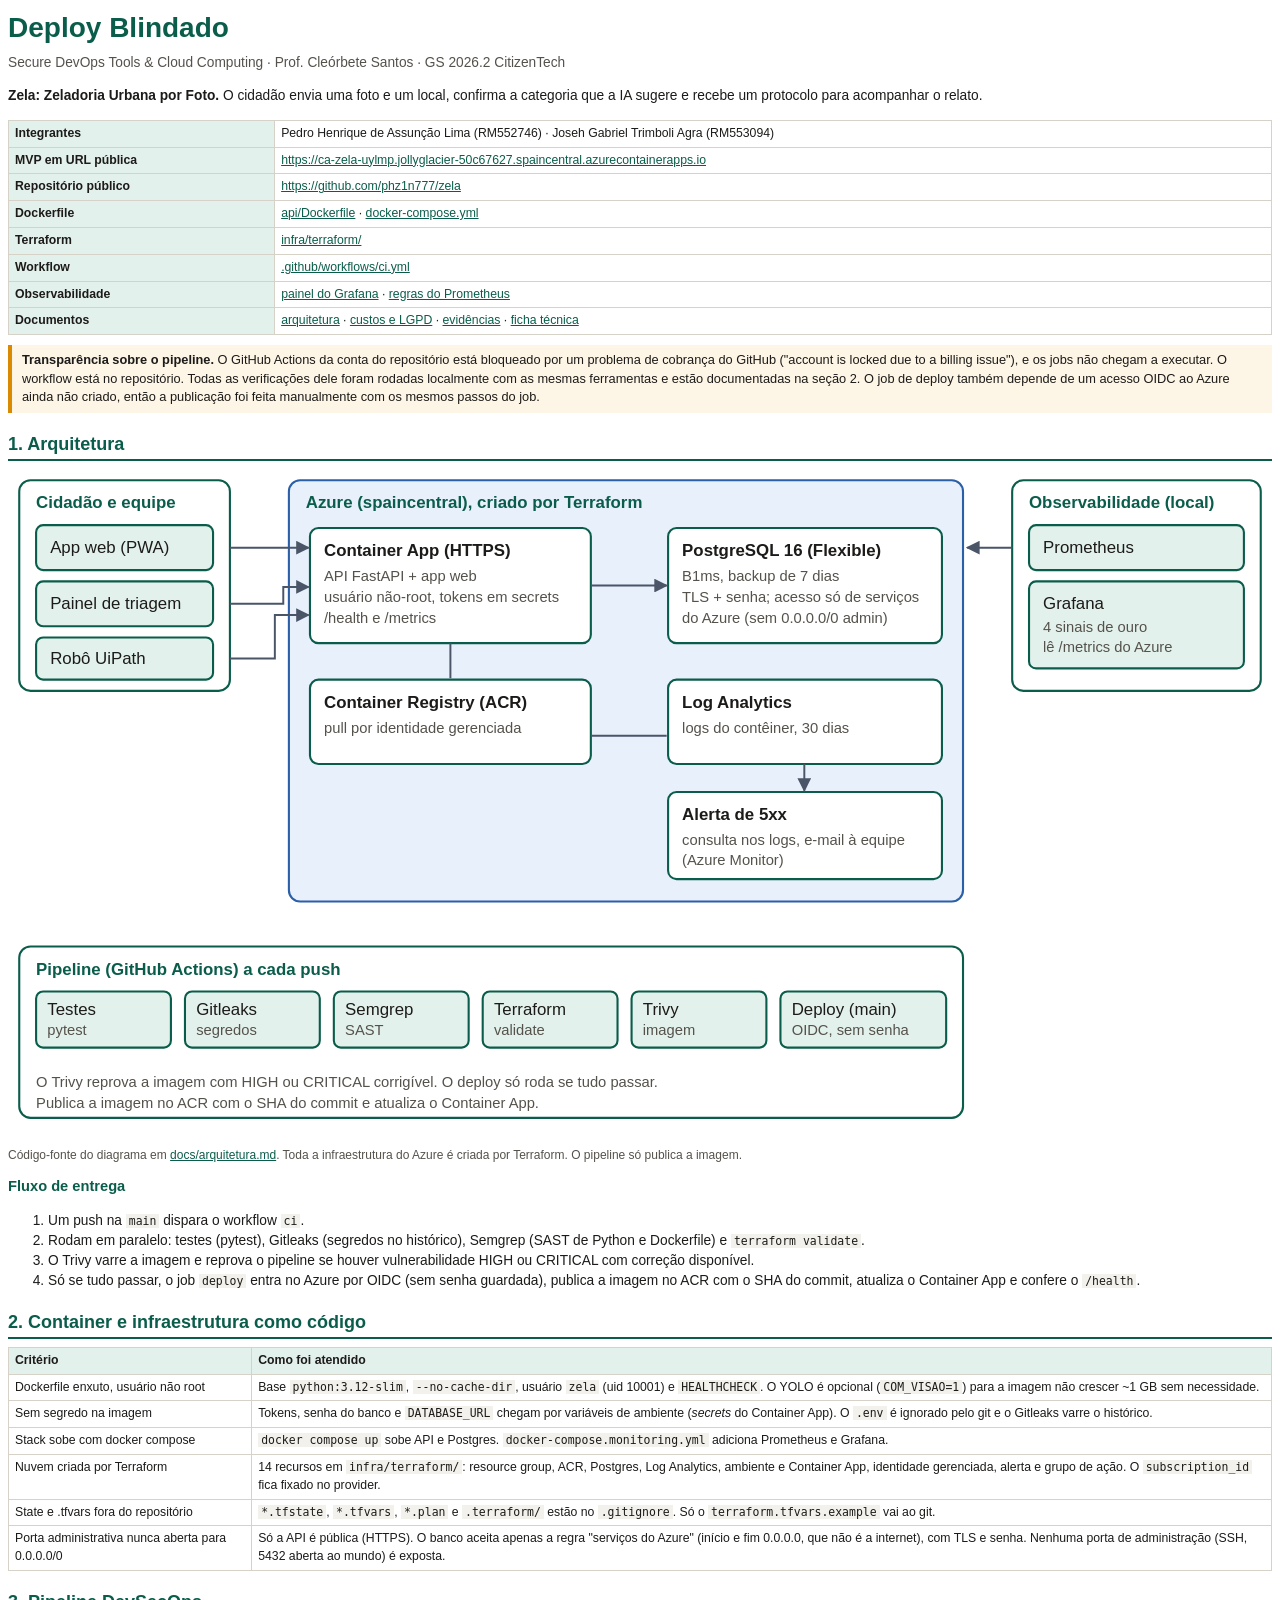
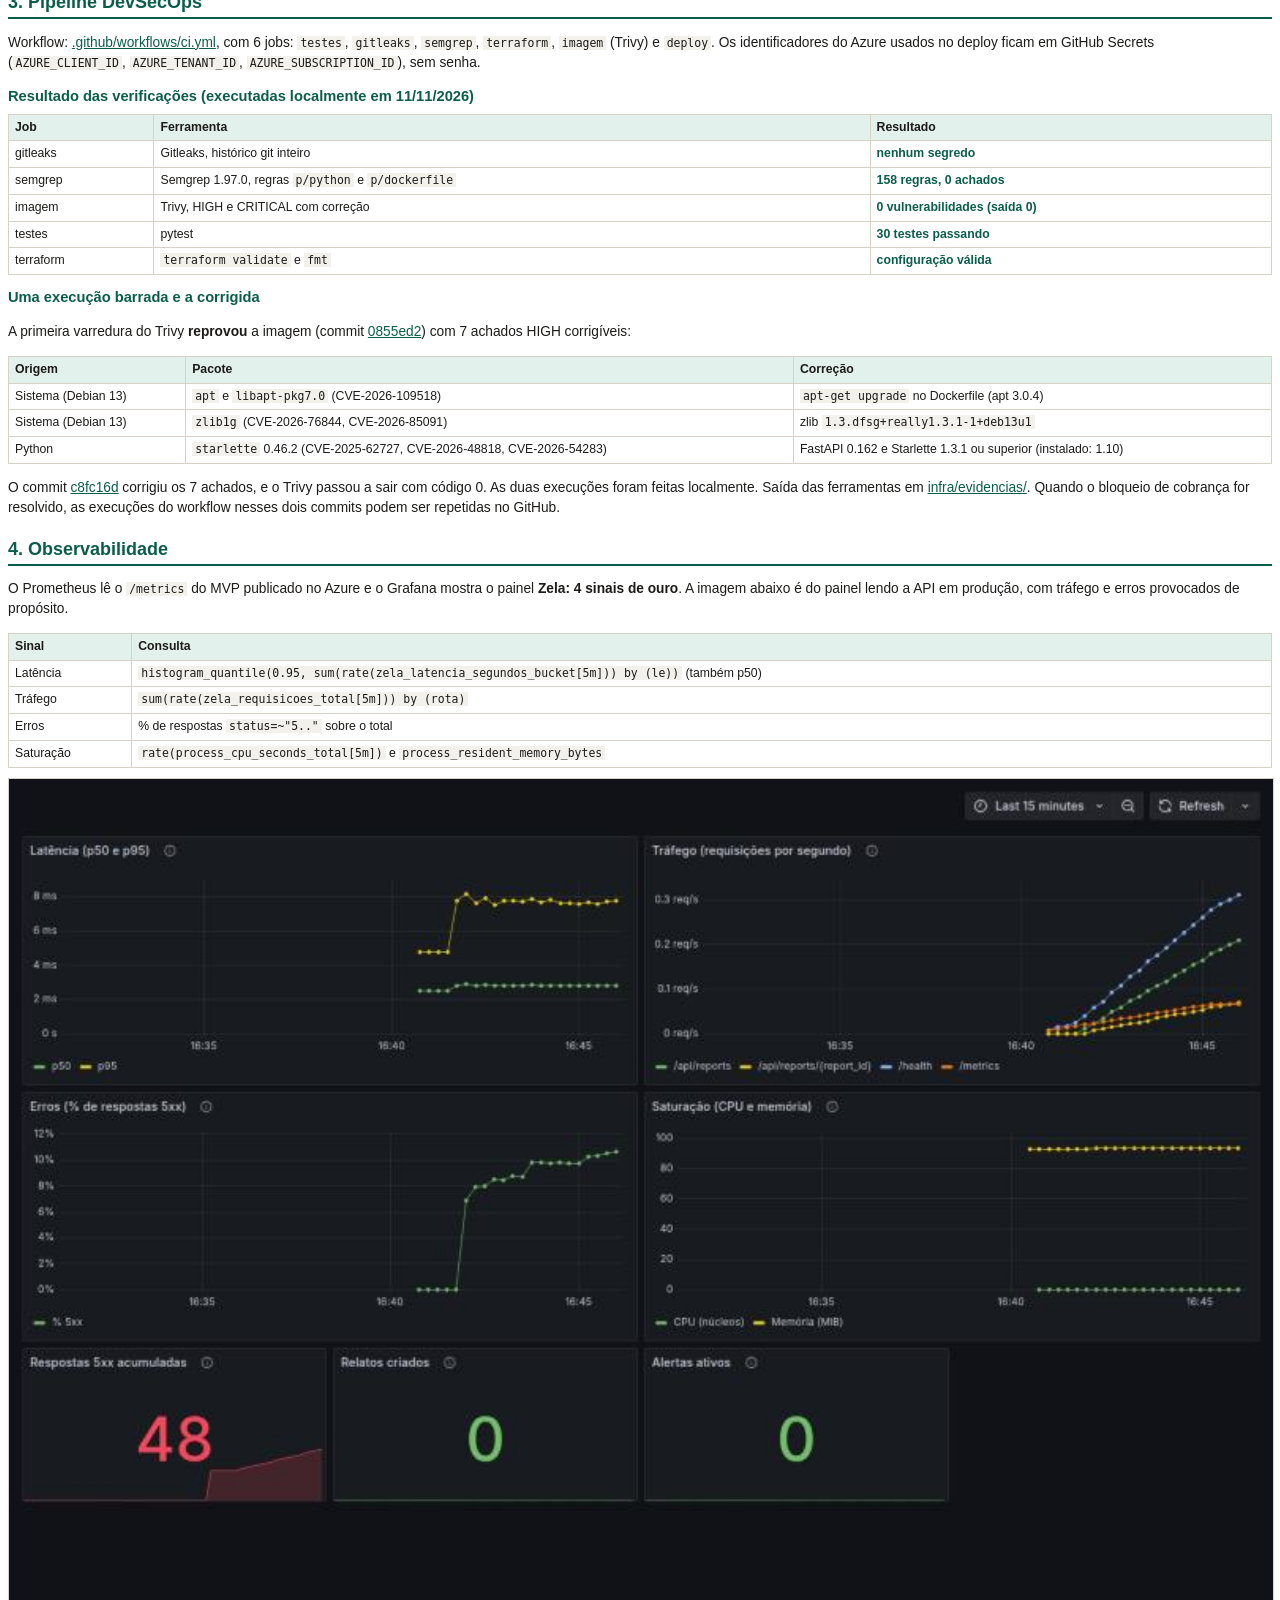
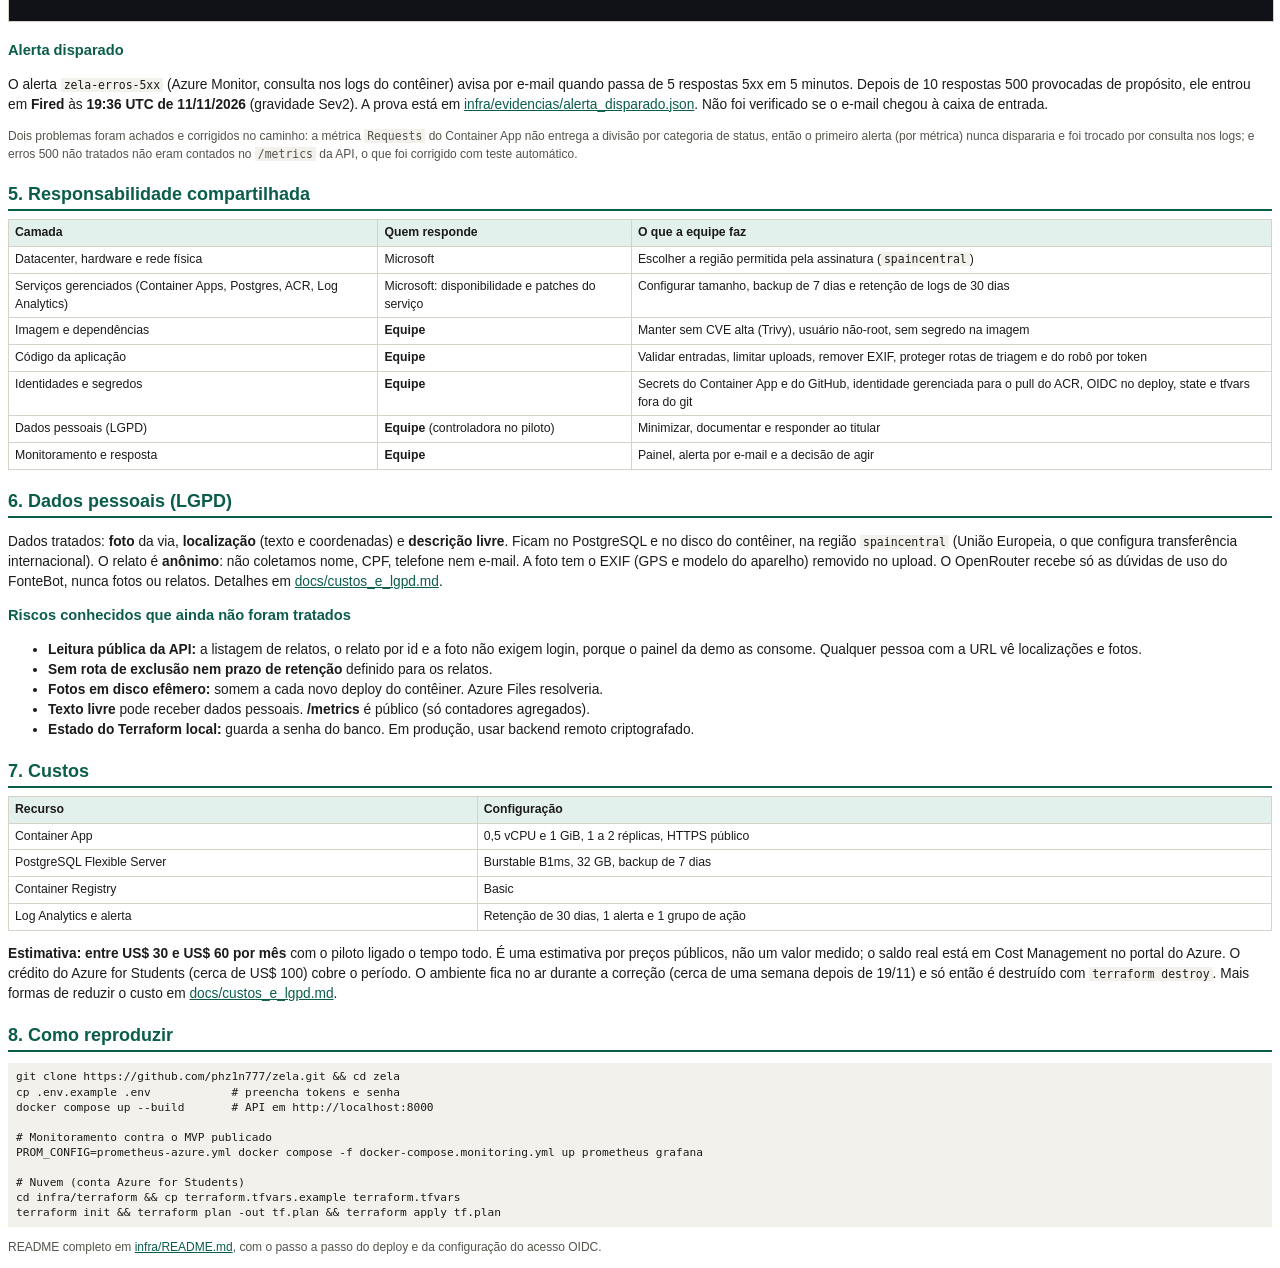
==== docs/entrega_devsecops/Zela_DevSecOps.html @ d6993860 "docs(devsecops): PDF único da entrega e gerador" ====
<!doctype html><html lang="pt-BR"><head><meta charset="utf-8"><title>Zela: Deploy Blindado (Secure DevOps &amp; Cloud Computing)</title>
<style>
@page { size: A4; margin: 14mm; }
body { font: 10.3pt/1.45 "Segoe UI", Roboto, Arial, sans-serif; color: #1c1b19; }
h1 { font-size: 21pt; margin: 0 0 4px; color: #0b5d4b; }
h2 { font-size: 13.5pt; color: #0b5d4b; border-bottom: 2px solid #0b5d4b; padding-bottom: 2px; margin: 18px 0 8px; break-after: avoid; }
h3 { font-size: 11pt; margin: 12px 0 4px; color: #0b5d4b; break-after: avoid; }
.sub { color: #55524c; margin: 0 0 10px; }
a { color: #0b5d4b; }
table { border-collapse: collapse; width: 100%; margin: 6px 0 10px; font-size: 9.2pt; break-inside: avoid; }
th, td { border: 1px solid #d6d2c8; padding: 4px 6px; text-align: left; vertical-align: top; }
th { background: #e3f1ec; }
.ok { color: #0b5d4b; font-weight: 700; } .pend { color: #a1121d; font-weight: 700; }
.nota { font-size: 9pt; color: #55524c; }
.aviso { border-left: 4px solid #d98a00; background: #fdf5e6; padding: 6px 10px; margin: 8px 0; font-size: 9.6pt; }
code { font: 8.6pt Consolas, "DejaVu Sans Mono", monospace; background: #f3f1ec; padding: 0 3px; }
pre { font: 8.4pt/1.35 Consolas, "DejaVu Sans Mono", monospace; background: #f3f1ec; padding: 6px 8px; white-space: pre-wrap; break-inside: avoid; }
img.print { width: 100%; border: 1px solid #d6d2c8; }
.quebra { break-before: page; }
svg { width: 100%; height: auto; }
</style></head><body>

<h1>Deploy Blindado</h1>
<p class="sub">Secure DevOps Tools &amp; Cloud Computing · Prof. Cleórbete Santos · GS 2026.2 CitizenTech</p>
<p><b>Zela: Zeladoria Urbana por Foto.</b> O cidadão envia uma foto e um local, confirma a categoria que a IA sugere e recebe um protocolo para acompanhar o relato.</p>
<table>
<tr><th>Integrantes</th><td>Pedro Henrique de Assunção Lima (RM552746) · Joseh Gabriel Trimboli Agra (RM553094)</td></tr>
<tr><th>MVP em URL pública</th><td><a href="https://ca-zela-uylmp.jollyglacier-50c67627.spaincentral.azurecontainerapps.io">https://ca-zela-uylmp.jollyglacier-50c67627.spaincentral.azurecontainerapps.io</a></td></tr>
<tr><th>Repositório público</th><td><a href="https://github.com/phz1n777/zela">https://github.com/phz1n777/zela</a></td></tr>
<tr><th>Dockerfile</th><td><a href="https://github.com/phz1n777/zela/blob/main/api/Dockerfile">api/Dockerfile</a> · <a href="https://github.com/phz1n777/zela/blob/main/docker-compose.yml">docker-compose.yml</a></td></tr>
<tr><th>Terraform</th><td><a href="https://github.com/phz1n777/zela/blob/main/infra/terraform/main.tf">infra/terraform/</a></td></tr>
<tr><th>Workflow</th><td><a href="https://github.com/phz1n777/zela/blob/main/.github/workflows/ci.yml">.github/workflows/ci.yml</a></td></tr>
<tr><th>Observabilidade</th><td><a href="https://github.com/phz1n777/zela/blob/main/infra/monitoring/grafana/dashboards/zela.json">painel do Grafana</a> · <a href="https://github.com/phz1n777/zela/blob/main/infra/monitoring/alerts.yml">regras do Prometheus</a></td></tr>
<tr><th>Documentos</th><td><a href="https://github.com/phz1n777/zela/blob/main/docs/arquitetura.md">arquitetura</a> · <a href="https://github.com/phz1n777/zela/blob/main/docs/custos_e_lgpd.md">custos e LGPD</a> · <a href="https://github.com/phz1n777/zela/blob/main/infra/evidencias/README.md">evidências</a> · <a href="https://github.com/phz1n777/zela/blob/main/docs/ficha_tecnica.md">ficha técnica</a></td></tr>
</table>

<div class="aviso"><b>Transparência sobre o pipeline.</b> O GitHub Actions da conta do repositório está bloqueado por um problema de cobrança do GitHub ("account is locked due to a billing issue"), e os jobs não chegam a executar. O workflow está no repositório. Todas as verificações dele foram rodadas localmente com as mesmas ferramentas e estão documentadas na seção 2. O job de deploy também depende de um acesso OIDC ao Azure ainda não criado, então a publicação foi feita manualmente com os mesmos passos do job.</div>

<h2>1. Arquitetura</h2>

<svg viewBox="0 0 900 470" xmlns="http://www.w3.org/2000/svg" font-family="Arial, sans-serif" font-size="12">
  <defs><marker id="s" viewBox="0 0 10 10" refX="9" refY="5" markerWidth="7" markerHeight="7" orient="auto-start-reverse">
    <path d="M0 0L10 5L0 10z" fill="#4a5568"/></marker></defs>
  <style>.c{fill:#fff;stroke:#0b5d4b;stroke-width:1.5}.g{fill:#e3f1ec;stroke:#0b5d4b;stroke-width:1.5}
  .z{fill:#e8f0fb;stroke:#2b5fa8;stroke-width:1.5}.l{stroke:#4a5568;stroke-width:1.4;fill:none;marker-end:url(#s)}
  .t{fill:#1c1b19}.m{fill:#55524c;font-size:10.5px}.h{font-weight:700;fill:#0b5d4b}</style>
  <rect x="8" y="8" width="150" height="150" rx="8" class="c"/><text x="20" y="28" class="h">Cidadão e equipe</text>
  <rect x="20" y="40" width="126" height="32" rx="5" class="g"/><text x="30" y="60" class="t">App web (PWA)</text>
  <rect x="20" y="80" width="126" height="32" rx="5" class="g"/><text x="30" y="100" class="t">Painel de triagem</text>
  <rect x="20" y="120" width="126" height="30" rx="5" class="g"/><text x="30" y="139" class="t">Robô UiPath</text>

  <rect x="200" y="8" width="480" height="300" rx="8" class="z"/><text x="212" y="28" class="h">Azure (spaincentral), criado por Terraform</text>
  <rect x="215" y="42" width="200" height="82" rx="6" class="c"/><text x="225" y="62" class="t" font-weight="700">Container App (HTTPS)</text>
  <text x="225" y="80" class="m">API FastAPI + app web</text><text x="225" y="95" class="m">usuário não-root, tokens em secrets</text>
  <text x="225" y="110" class="m">/health e /metrics</text>
  <rect x="470" y="42" width="195" height="82" rx="6" class="c"/><text x="480" y="62" class="t" font-weight="700">PostgreSQL 16 (Flexible)</text>
  <text x="480" y="80" class="m">B1ms, backup de 7 dias</text><text x="480" y="95" class="m">TLS + senha; acesso só de serviços</text>
  <text x="480" y="110" class="m">do Azure (sem 0.0.0.0/0 admin)</text>
  <rect x="215" y="150" width="200" height="60" rx="6" class="c"/><text x="225" y="170" class="t" font-weight="700">Container Registry (ACR)</text>
  <text x="225" y="188" class="m">pull por identidade gerenciada</text>
  <rect x="470" y="150" width="195" height="60" rx="6" class="c"/><text x="480" y="170" class="t" font-weight="700">Log Analytics</text>
  <text x="480" y="188" class="m">logs do contêiner, 30 dias</text>
  <rect x="470" y="230" width="195" height="62" rx="6" class="c"/><text x="480" y="250" class="t" font-weight="700">Alerta de 5xx</text>
  <text x="480" y="268" class="m">consulta nos logs, e-mail à equipe</text><text x="480" y="282" class="m">(Azure Monitor)</text>

  <rect x="715" y="8" width="177" height="150" rx="8" class="c"/><text x="727" y="28" class="h">Observabilidade (local)</text>
  <rect x="727" y="40" width="153" height="32" rx="5" class="g"/><text x="737" y="60" class="t">Prometheus</text>
  <rect x="727" y="80" width="153" height="62" rx="5" class="g"/><text x="737" y="100" class="t">Grafana</text>
  <text x="737" y="116" class="m">4 sinais de ouro</text><text x="737" y="130" class="m">lê /metrics do Azure</text>

  <rect x="8" y="340" width="672" height="122" rx="8" class="c"/><text x="20" y="360" class="h">Pipeline (GitHub Actions) a cada push</text>
  <rect x="20" y="372" width="96" height="40" rx="5" class="g"/><text x="28" y="389" class="t">Testes</text><text x="28" y="403" class="m">pytest</text>
  <rect x="126" y="372" width="96" height="40" rx="5" class="g"/><text x="134" y="389" class="t">Gitleaks</text><text x="134" y="403" class="m">segredos</text>
  <rect x="232" y="372" width="96" height="40" rx="5" class="g"/><text x="240" y="389" class="t">Semgrep</text><text x="240" y="403" class="m">SAST</text>
  <rect x="338" y="372" width="96" height="40" rx="5" class="g"/><text x="346" y="389" class="t">Terraform</text><text x="346" y="403" class="m">validate</text>
  <rect x="444" y="372" width="96" height="40" rx="5" class="g"/><text x="452" y="389" class="t">Trivy</text><text x="452" y="403" class="m">imagem</text>
  <rect x="550" y="372" width="118" height="40" rx="5" class="g"/><text x="558" y="389" class="t">Deploy (main)</text><text x="558" y="403" class="m">OIDC, sem senha</text>
  <text x="20" y="440" class="m">O Trivy reprova a imagem com HIGH ou CRITICAL corrigível. O deploy só roda se tudo passar.</text>
  <text x="20" y="455" class="m">Publica a imagem no ACR com o SHA do commit e atualiza o Container App.</text>

  <path d="M158 56 H214" class="l"/><path d="M158 96 H196 V84 H214" class="l"/><path d="M158 135 H190 V104 H214" class="l"/>
  <path d="M415 83 H469" class="l"/><path d="M315 124 V149" class="l" style="marker-end:none"/><path d="M415 190 H469" class="l" style="marker-end:none"/>
  <path d="M567 210 V229" class="l"/><path d="M715 56 H683" class="l"/><text x="688" y="50" class="m" text-anchor="start"></text>
</svg>

<p class="nota">Código-fonte do diagrama em <a href="https://github.com/phz1n777/zela/blob/main/docs/arquitetura.md">docs/arquitetura.md</a>. Toda a infraestrutura do Azure é criada por Terraform. O pipeline só publica a imagem.</p>

<h3>Fluxo de entrega</h3>
<ol>
<li>Um push na <code>main</code> dispara o workflow <code>ci</code>.</li>
<li>Rodam em paralelo: testes (pytest), Gitleaks (segredos no histórico), Semgrep (SAST de Python e Dockerfile) e <code>terraform validate</code>.</li>
<li>O Trivy varre a imagem e reprova o pipeline se houver vulnerabilidade HIGH ou CRITICAL com correção disponível.</li>
<li>Só se tudo passar, o job <code>deploy</code> entra no Azure por OIDC (sem senha guardada), publica a imagem no ACR com o SHA do commit, atualiza o Container App e confere o <code>/health</code>.</li>
</ol>

<h2>2. Container e infraestrutura como código</h2>
<table>
<tr><th>Critério</th><th>Como foi atendido</th></tr>
<tr><td>Dockerfile enxuto, usuário não root</td><td>Base <code>python:3.12-slim</code>, <code>--no-cache-dir</code>, usuário <code>zela</code> (uid 10001) e <code>HEALTHCHECK</code>. O YOLO é opcional (<code>COM_VISAO=1</code>) para a imagem não crescer ~1 GB sem necessidade.</td></tr>
<tr><td>Sem segredo na imagem</td><td>Tokens, senha do banco e <code>DATABASE_URL</code> chegam por variáveis de ambiente (<em>secrets</em> do Container App). O <code>.env</code> é ignorado pelo git e o Gitleaks varre o histórico.</td></tr>
<tr><td>Stack sobe com docker compose</td><td><code>docker compose up</code> sobe API e Postgres. <code>docker-compose.monitoring.yml</code> adiciona Prometheus e Grafana.</td></tr>
<tr><td>Nuvem criada por Terraform</td><td>14 recursos em <code>infra/terraform/</code>: resource group, ACR, Postgres, Log Analytics, ambiente e Container App, identidade gerenciada, alerta e grupo de ação. O <code>subscription_id</code> fica fixado no provider.</td></tr>
<tr><td>State e .tfvars fora do repositório</td><td><code>*.tfstate</code>, <code>*.tfvars</code>, <code>*.plan</code> e <code>.terraform/</code> estão no <code>.gitignore</code>. Só o <code>terraform.tfvars.example</code> vai ao git.</td></tr>
<tr><td>Porta administrativa nunca aberta para 0.0.0.0/0</td><td>Só a API é pública (HTTPS). O banco aceita apenas a regra "serviços do Azure" (início e fim 0.0.0.0, que não é a internet), com TLS e senha. Nenhuma porta de administração (SSH, 5432 aberta ao mundo) é exposta.</td></tr>
</table>

<h2>3. Pipeline DevSecOps</h2>
<p>Workflow: <a href="https://github.com/phz1n777/zela/blob/main/.github/workflows/ci.yml">.github/workflows/ci.yml</a>, com 6 jobs: <code>testes</code>, <code>gitleaks</code>, <code>semgrep</code>, <code>terraform</code>, <code>imagem</code> (Trivy) e <code>deploy</code>. Os identificadores do Azure usados no deploy ficam em GitHub Secrets (<code>AZURE_CLIENT_ID</code>, <code>AZURE_TENANT_ID</code>, <code>AZURE_SUBSCRIPTION_ID</code>), sem senha.</p>
<h3>Resultado das verificações (executadas localmente em 11/11/2026)</h3>
<table>
<tr><th>Job</th><th>Ferramenta</th><th>Resultado</th></tr>
<tr><td>gitleaks</td><td>Gitleaks, histórico git inteiro</td><td class="ok">nenhum segredo</td></tr>
<tr><td>semgrep</td><td>Semgrep 1.97.0, regras <code>p/python</code> e <code>p/dockerfile</code></td><td class="ok">158 regras, 0 achados</td></tr>
<tr><td>imagem</td><td>Trivy, HIGH e CRITICAL com correção</td><td class="ok">0 vulnerabilidades (saída 0)</td></tr>
<tr><td>testes</td><td>pytest</td><td class="ok">30 testes passando</td></tr>
<tr><td>terraform</td><td><code>terraform validate</code> e <code>fmt</code></td><td class="ok">configuração válida</td></tr>
</table>
<h3>Uma execução barrada e a corrigida</h3>
<p>A primeira varredura do Trivy <b>reprovou</b> a imagem (commit <a href="https://github.com/phz1n777/zela/commit/0855ed2">0855ed2</a>) com 7 achados HIGH corrigíveis:</p>
<table>
<tr><th>Origem</th><th>Pacote</th><th>Correção</th></tr>
<tr><td>Sistema (Debian 13)</td><td><code>apt</code> e <code>libapt-pkg7.0</code> (CVE-2026-109518)</td><td><code>apt-get upgrade</code> no Dockerfile (apt 3.0.4)</td></tr>
<tr><td>Sistema (Debian 13)</td><td><code>zlib1g</code> (CVE-2026-76844, CVE-2026-85091)</td><td>zlib <code>1.3.dfsg+really1.3.1-1+deb13u1</code></td></tr>
<tr><td>Python</td><td><code>starlette</code> 0.46.2 (CVE-2025-62727, CVE-2026-48818, CVE-2026-54283)</td><td>FastAPI 0.162 e Starlette 1.3.1 ou superior (instalado: 1.10)</td></tr>
</table>
<p>O commit <a href="https://github.com/phz1n777/zela/commit/c8fc16d">c8fc16d</a> corrigiu os 7 achados, e o Trivy passou a sair com código 0. As duas execuções foram feitas localmente. Saída das ferramentas em <a href="https://github.com/phz1n777/zela/blob/main/infra/evidencias/README.md">infra/evidencias/</a>. Quando o bloqueio de cobrança for resolvido, as execuções do workflow nesses dois commits podem ser repetidas no GitHub.</p>

<h2>4. Observabilidade</h2>
<p>O Prometheus lê o <code>/metrics</code> do MVP publicado no Azure e o Grafana mostra o painel <b>Zela: 4 sinais de ouro</b>. A imagem abaixo é do painel lendo a API em produção, com tráfego e erros provocados de propósito.</p>
<table>
<tr><th>Sinal</th><th>Consulta</th></tr>
<tr><td>Latência</td><td><code>histogram_quantile(0.95, sum(rate(zela_latencia_segundos_bucket[5m])) by (le))</code> (também p50)</td></tr>
<tr><td>Tráfego</td><td><code>sum(rate(zela_requisicoes_total[5m])) by (rota)</code></td></tr>
<tr><td>Erros</td><td>% de respostas <code>status=~"5.."</code> sobre o total</td></tr>
<tr><td>Saturação</td><td><code>rate(process_cpu_seconds_total[5m])</code> e <code>process_resident_memory_bytes</code></td></tr>
</table>
<img class="print" src="[data-uri]" alt="Painel do Grafana com os 4 sinais de ouro">
<h3>Alerta disparado</h3>
<p>O alerta <code>zela-erros-5xx</code> (Azure Monitor, consulta nos logs do contêiner) avisa por e-mail quando passa de 5 respostas 5xx em 5 minutos. Depois de 10 respostas 500 provocadas de propósito, ele entrou em <b>Fired</b> às <b>19:36 UTC de 11/11/2026</b> (gravidade Sev2). A prova está em <a href="https://github.com/phz1n777/zela/blob/main/infra/evidencias/alerta_disparado.json">infra/evidencias/alerta_disparado.json</a>. Não foi verificado se o e-mail chegou à caixa de entrada.</p>
<p class="nota">Dois problemas foram achados e corrigidos no caminho: a métrica <code>Requests</code> do Container App não entrega a divisão por categoria de status, então o primeiro alerta (por métrica) nunca dispararia e foi trocado por consulta nos logs; e erros 500 não tratados não eram contados no <code>/metrics</code> da API, o que foi corrigido com teste automático.</p>

<h2>5. Responsabilidade compartilhada</h2>
<table>
<tr><th>Camada</th><th>Quem responde</th><th>O que a equipe faz</th></tr>
<tr><td>Datacenter, hardware e rede física</td><td>Microsoft</td><td>Escolher a região permitida pela assinatura (<code>spaincentral</code>)</td></tr>
<tr><td>Serviços gerenciados (Container Apps, Postgres, ACR, Log Analytics)</td><td>Microsoft: disponibilidade e patches do serviço</td><td>Configurar tamanho, backup de 7 dias e retenção de logs de 30 dias</td></tr>
<tr><td>Imagem e dependências</td><td><b>Equipe</b></td><td>Manter sem CVE alta (Trivy), usuário não-root, sem segredo na imagem</td></tr>
<tr><td>Código da aplicação</td><td><b>Equipe</b></td><td>Validar entradas, limitar uploads, remover EXIF, proteger rotas de triagem e do robô por token</td></tr>
<tr><td>Identidades e segredos</td><td><b>Equipe</b></td><td>Secrets do Container App e do GitHub, identidade gerenciada para o pull do ACR, OIDC no deploy, state e tfvars fora do git</td></tr>
<tr><td>Dados pessoais (LGPD)</td><td><b>Equipe</b> (controladora no piloto)</td><td>Minimizar, documentar e responder ao titular</td></tr>
<tr><td>Monitoramento e resposta</td><td><b>Equipe</b></td><td>Painel, alerta por e-mail e a decisão de agir</td></tr>
</table>

<h2>6. Dados pessoais (LGPD)</h2>
<p>Dados tratados: <b>foto</b> da via, <b>localização</b> (texto e coordenadas) e <b>descrição livre</b>. Ficam no PostgreSQL e no disco do contêiner, na região <code>spaincentral</code> (União Europeia, o que configura transferência internacional). O relato é <b>anônimo</b>: não coletamos nome, CPF, telefone nem e-mail. A foto tem o EXIF (GPS e modelo do aparelho) removido no upload. O OpenRouter recebe só as dúvidas de uso do FonteBot, nunca fotos ou relatos. Detalhes em <a href="https://github.com/phz1n777/zela/blob/main/docs/custos_e_lgpd.md">docs/custos_e_lgpd.md</a>.</p>
<h3>Riscos conhecidos que ainda não foram tratados</h3>
<ul>
<li><b>Leitura pública da API:</b> a listagem de relatos, o relato por id e a foto não exigem login, porque o painel da demo as consome. Qualquer pessoa com a URL vê localizações e fotos.</li>
<li><b>Sem rota de exclusão nem prazo de retenção</b> definido para os relatos.</li>
<li><b>Fotos em disco efêmero:</b> somem a cada novo deploy do contêiner. Azure Files resolveria.</li>
<li><b>Texto livre</b> pode receber dados pessoais. <b>/metrics</b> é público (só contadores agregados).</li>
<li><b>Estado do Terraform local:</b> guarda a senha do banco. Em produção, usar backend remoto criptografado.</li>
</ul>

<h2>7. Custos</h2>
<table>
<tr><th>Recurso</th><th>Configuração</th></tr>
<tr><td>Container App</td><td>0,5 vCPU e 1 GiB, 1 a 2 réplicas, HTTPS público</td></tr>
<tr><td>PostgreSQL Flexible Server</td><td>Burstable B1ms, 32 GB, backup de 7 dias</td></tr>
<tr><td>Container Registry</td><td>Basic</td></tr>
<tr><td>Log Analytics e alerta</td><td>Retenção de 30 dias, 1 alerta e 1 grupo de ação</td></tr>
</table>
<p><b>Estimativa: entre US$ 30 e US$ 60 por mês</b> com o piloto ligado o tempo todo. É uma estimativa por preços públicos, não um valor medido; o saldo real está em Cost Management no portal do Azure. O crédito do Azure for Students (cerca de US$ 100) cobre o período. O ambiente fica no ar durante a correção (cerca de uma semana depois de 19/11) e só então é destruído com <code>terraform destroy</code>. Mais formas de reduzir o custo em <a href="https://github.com/phz1n777/zela/blob/main/docs/custos_e_lgpd.md">docs/custos_e_lgpd.md</a>.</p>

<h2>8. Como reproduzir</h2>
<pre>git clone https://github.com/phz1n777/zela.git &amp;&amp; cd zela
cp .env.example .env            # preencha tokens e senha
docker compose up --build       # API em http://localhost:8000

# Monitoramento contra o MVP publicado
PROM_CONFIG=prometheus-azure.yml docker compose -f docker-compose.monitoring.yml up prometheus grafana

# Nuvem (conta Azure for Students)
cd infra/terraform &amp;&amp; cp terraform.tfvars.example terraform.tfvars
terraform init &amp;&amp; terraform plan -out tf.plan &amp;&amp; terraform apply tf.plan</pre>
<p class="nota">README completo em <a href="https://github.com/phz1n777/zela/blob/main/infra/README.md">infra/README.md</a>, com o passo a passo do deploy e da configuração do acesso OIDC.</p>
</body></html>
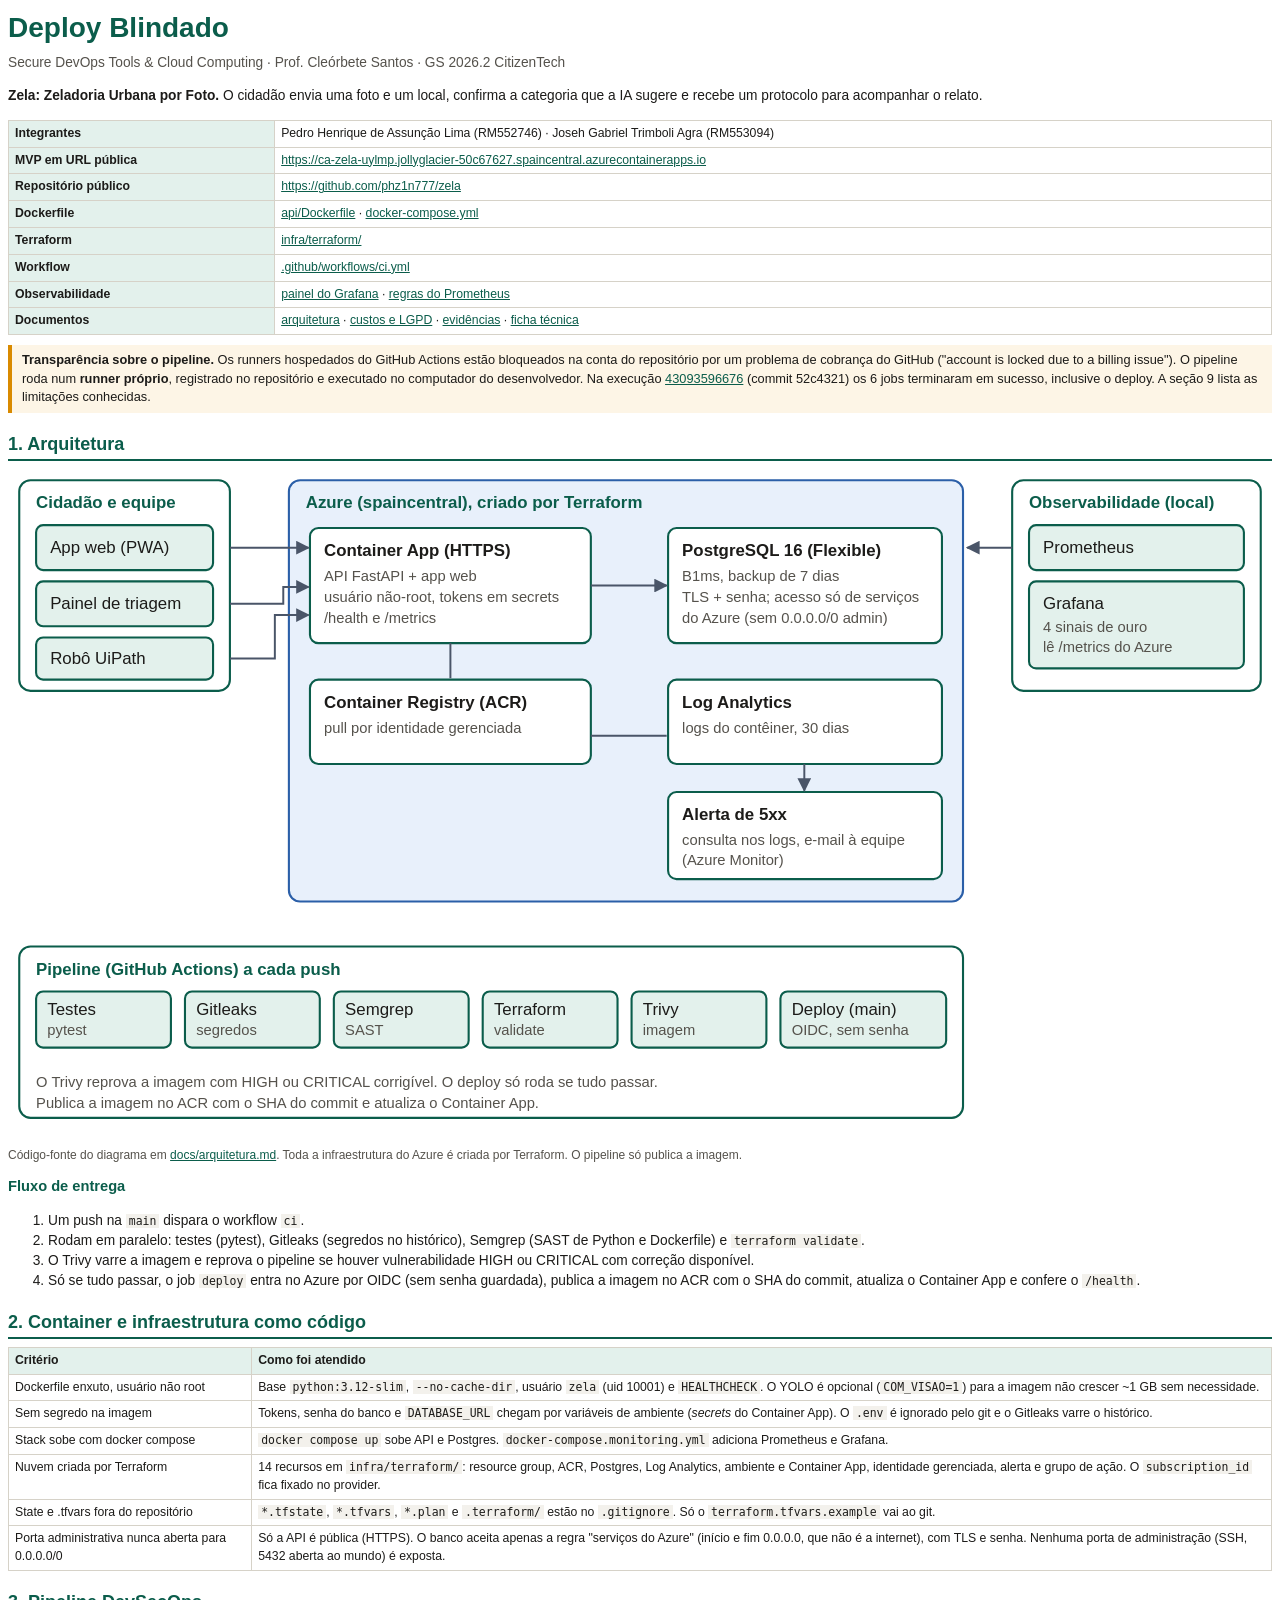
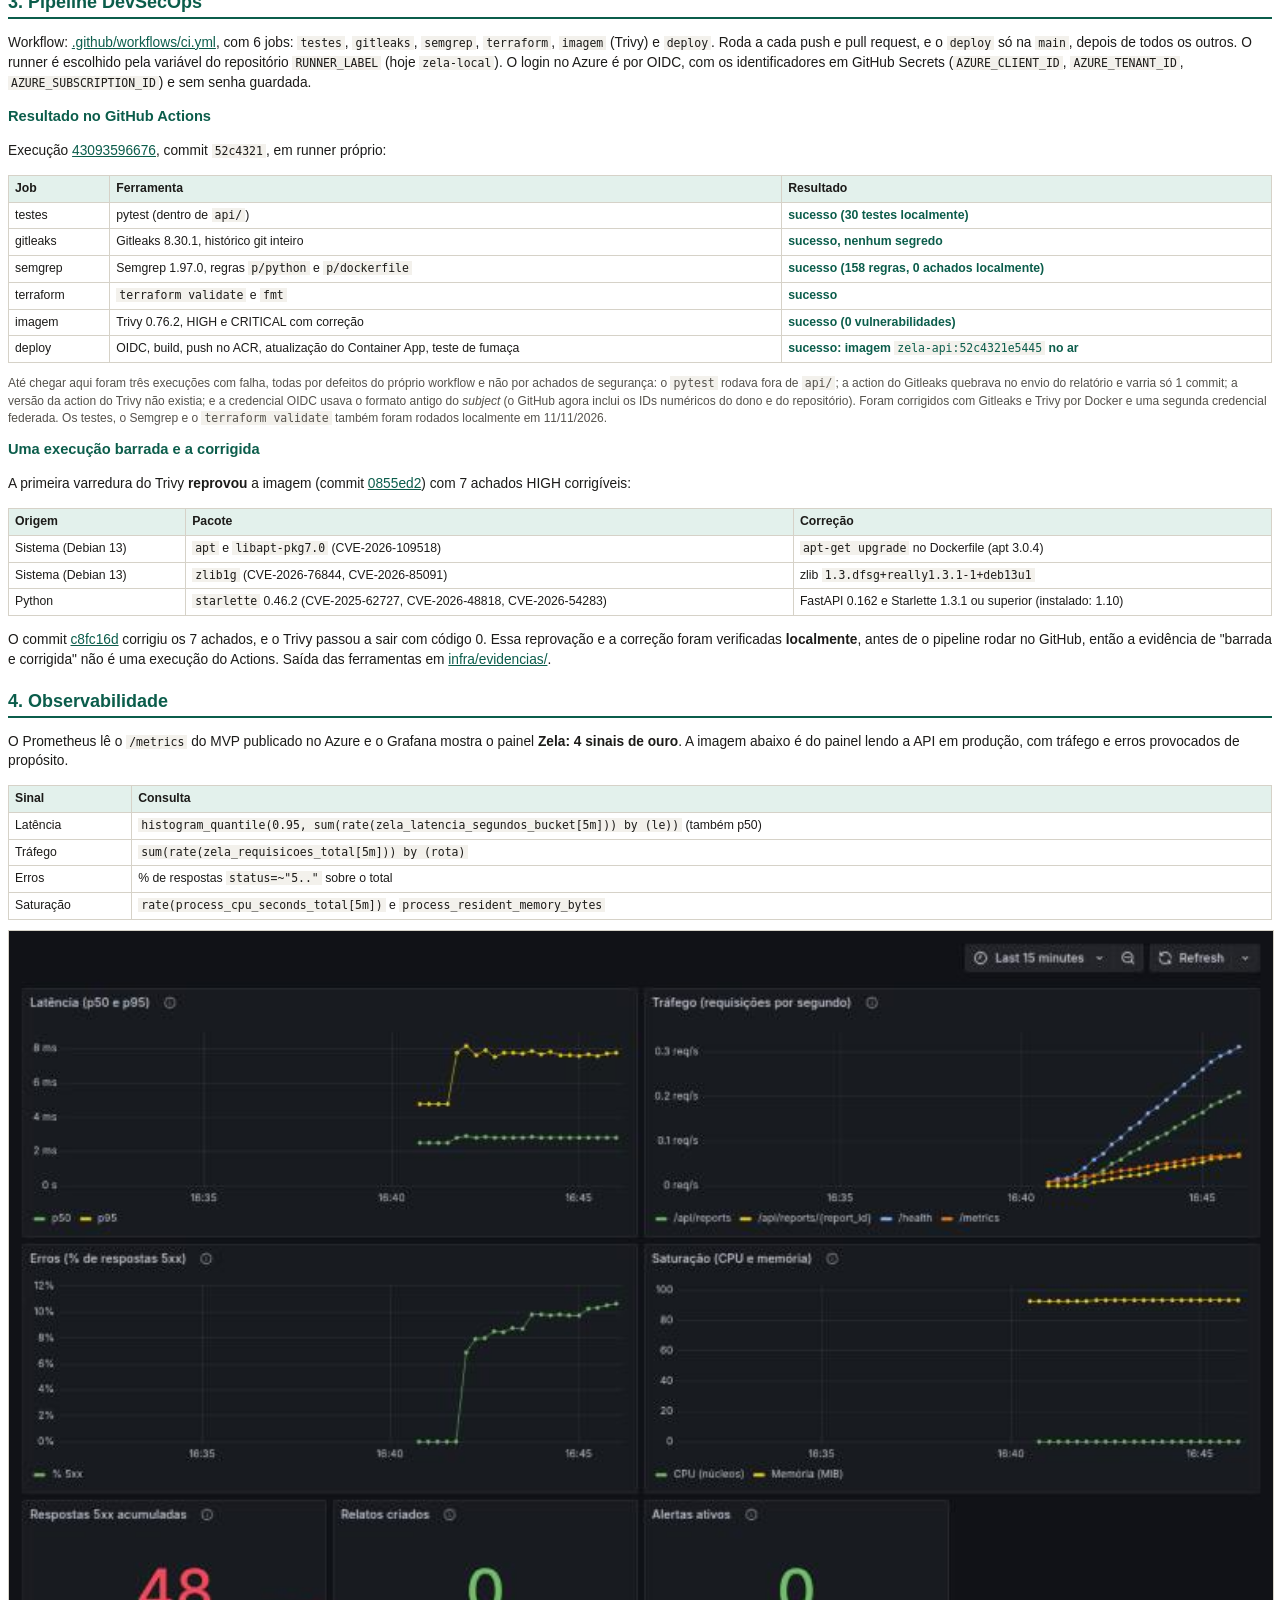
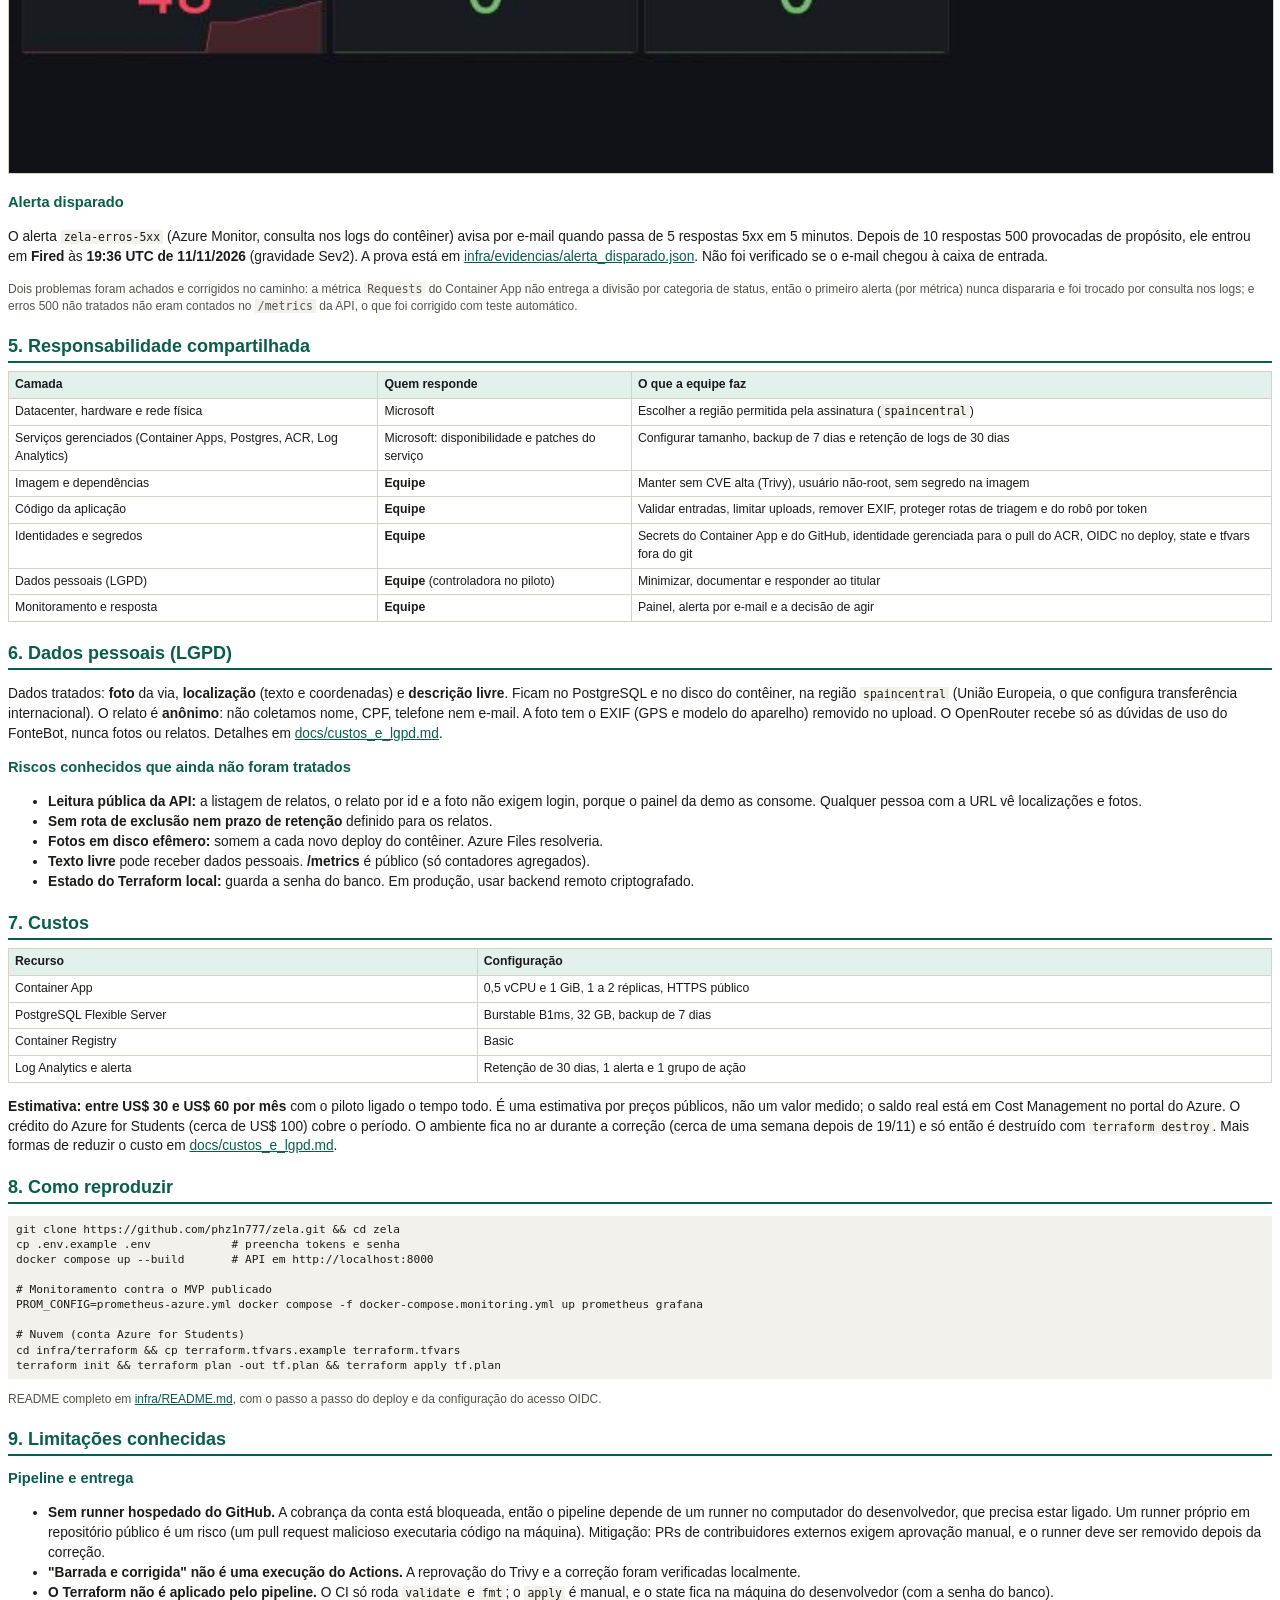
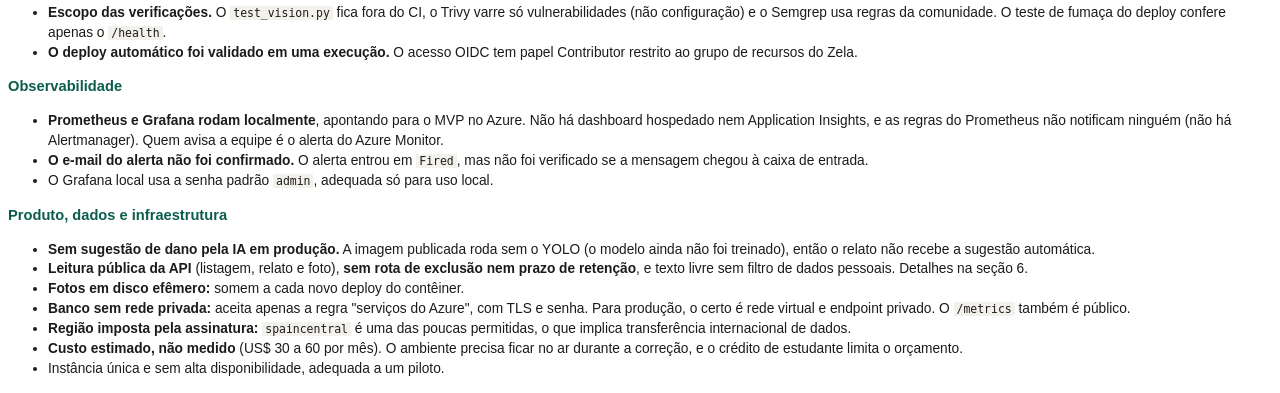
==== commit 451defe2: "docs(devsecops): PDF com a execução do Actions em runner próprio e seção de limitações" ====
--- a/docs/entrega_devsecops/Zela_DevSecOps.html
+++ b/docs/entrega_devsecops/Zela_DevSecOps.html
@@ -34,7 +34,7 @@
 <tr><th>Documentos</th><td><a href="https://github.com/phz1n777/zela/blob/main/docs/arquitetura.md">arquitetura</a> · <a href="https://github.com/phz1n777/zela/blob/main/docs/custos_e_lgpd.md">custos e LGPD</a> · <a href="https://github.com/phz1n777/zela/blob/main/infra/evidencias/README.md">evidências</a> · <a href="https://github.com/phz1n777/zela/blob/main/docs/ficha_tecnica.md">ficha técnica</a></td></tr>
 </table>
 
-<div class="aviso"><b>Transparência sobre o pipeline.</b> O GitHub Actions da conta do repositório está bloqueado por um problema de cobrança do GitHub ("account is locked due to a billing issue"), e os jobs não chegam a executar. O workflow está no repositório. Todas as verificações dele foram rodadas localmente com as mesmas ferramentas e estão documentadas na seção 2. O job de deploy também depende de um acesso OIDC ao Azure ainda não criado, então a publicação foi feita manualmente com os mesmos passos do job.</div>
+<div class="aviso"><b>Transparência sobre o pipeline.</b> Os runners hospedados do GitHub Actions estão bloqueados na conta do repositório por um problema de cobrança do GitHub ("account is locked due to a billing issue"). O pipeline roda num <b>runner próprio</b>, registrado no repositório e executado no computador do desenvolvedor. Na execução <a href="https://github.com/phz1n777/zela/actions/runs/43093596676">43093596676</a> (commit 52c4321) os 6 jobs terminaram em sucesso, inclusive o deploy. A seção 9 lista as limitações conhecidas.</div>
 
 <h2>1. Arquitetura</h2>
 
@@ -105,16 +105,19 @@
 </table>
 
 <h2>3. Pipeline DevSecOps</h2>
-<p>Workflow: <a href="https://github.com/phz1n777/zela/blob/main/.github/workflows/ci.yml">.github/workflows/ci.yml</a>, com 6 jobs: <code>testes</code>, <code>gitleaks</code>, <code>semgrep</code>, <code>terraform</code>, <code>imagem</code> (Trivy) e <code>deploy</code>. Os identificadores do Azure usados no deploy ficam em GitHub Secrets (<code>AZURE_CLIENT_ID</code>, <code>AZURE_TENANT_ID</code>, <code>AZURE_SUBSCRIPTION_ID</code>), sem senha.</p>
-<h3>Resultado das verificações (executadas localmente em 11/11/2026)</h3>
+<p>Workflow: <a href="https://github.com/phz1n777/zela/blob/main/.github/workflows/ci.yml">.github/workflows/ci.yml</a>, com 6 jobs: <code>testes</code>, <code>gitleaks</code>, <code>semgrep</code>, <code>terraform</code>, <code>imagem</code> (Trivy) e <code>deploy</code>. Roda a cada push e pull request, e o <code>deploy</code> só na <code>main</code>, depois de todos os outros. O runner é escolhido pela variável do repositório <code>RUNNER_LABEL</code> (hoje <code>zela-local</code>). O login no Azure é por OIDC, com os identificadores em GitHub Secrets (<code>AZURE_CLIENT_ID</code>, <code>AZURE_TENANT_ID</code>, <code>AZURE_SUBSCRIPTION_ID</code>) e sem senha guardada.</p>
+<h3>Resultado no GitHub Actions</h3>
+<p>Execução <a href="https://github.com/phz1n777/zela/actions/runs/43093596676">43093596676</a>, commit <code>52c4321</code>, em runner próprio:</p>
 <table>
 <tr><th>Job</th><th>Ferramenta</th><th>Resultado</th></tr>
-<tr><td>gitleaks</td><td>Gitleaks, histórico git inteiro</td><td class="ok">nenhum segredo</td></tr>
-<tr><td>semgrep</td><td>Semgrep 1.97.0, regras <code>p/python</code> e <code>p/dockerfile</code></td><td class="ok">158 regras, 0 achados</td></tr>
-<tr><td>imagem</td><td>Trivy, HIGH e CRITICAL com correção</td><td class="ok">0 vulnerabilidades (saída 0)</td></tr>
-<tr><td>testes</td><td>pytest</td><td class="ok">30 testes passando</td></tr>
-<tr><td>terraform</td><td><code>terraform validate</code> e <code>fmt</code></td><td class="ok">configuração válida</td></tr>
-</table>
+<tr><td>testes</td><td>pytest (dentro de <code>api/</code>)</td><td class="ok">sucesso (30 testes localmente)</td></tr>
+<tr><td>gitleaks</td><td>Gitleaks 8.30.1, histórico git inteiro</td><td class="ok">sucesso, nenhum segredo</td></tr>
+<tr><td>semgrep</td><td>Semgrep 1.97.0, regras <code>p/python</code> e <code>p/dockerfile</code></td><td class="ok">sucesso (158 regras, 0 achados localmente)</td></tr>
+<tr><td>terraform</td><td><code>terraform validate</code> e <code>fmt</code></td><td class="ok">sucesso</td></tr>
+<tr><td>imagem</td><td>Trivy 0.76.2, HIGH e CRITICAL com correção</td><td class="ok">sucesso (0 vulnerabilidades)</td></tr>
+<tr><td>deploy</td><td>OIDC, build, push no ACR, atualização do Container App, teste de fumaça</td><td class="ok">sucesso: imagem <code>zela-api:52c4321e5445</code> no ar</td></tr>
+</table>
+<p class="nota">Até chegar aqui foram três execuções com falha, todas por defeitos do próprio workflow e não por achados de segurança: o <code>pytest</code> rodava fora de <code>api/</code>; a action do Gitleaks quebrava no envio do relatório e varria só 1 commit; a versão da action do Trivy não existia; e a credencial OIDC usava o formato antigo do <em>subject</em> (o GitHub agora inclui os IDs numéricos do dono e do repositório). Foram corrigidos com Gitleaks e Trivy por Docker e uma segunda credencial federada. Os testes, o Semgrep e o <code>terraform validate</code> também foram rodados localmente em 11/11/2026.</p>
 <h3>Uma execução barrada e a corrigida</h3>
 <p>A primeira varredura do Trivy <b>reprovou</b> a imagem (commit <a href="https://github.com/phz1n777/zela/commit/0855ed2">0855ed2</a>) com 7 achados HIGH corrigíveis:</p>
 <table>
@@ -123,7 +126,7 @@
 <tr><td>Sistema (Debian 13)</td><td><code>zlib1g</code> (CVE-2026-76844, CVE-2026-85091)</td><td>zlib <code>1.3.dfsg+really1.3.1-1+deb13u1</code></td></tr>
 <tr><td>Python</td><td><code>starlette</code> 0.46.2 (CVE-2025-62727, CVE-2026-48818, CVE-2026-54283)</td><td>FastAPI 0.162 e Starlette 1.3.1 ou superior (instalado: 1.10)</td></tr>
 </table>
-<p>O commit <a href="https://github.com/phz1n777/zela/commit/c8fc16d">c8fc16d</a> corrigiu os 7 achados, e o Trivy passou a sair com código 0. As duas execuções foram feitas localmente. Saída das ferramentas em <a href="https://github.com/phz1n777/zela/blob/main/infra/evidencias/README.md">infra/evidencias/</a>. Quando o bloqueio de cobrança for resolvido, as execuções do workflow nesses dois commits podem ser repetidas no GitHub.</p>
+<p>O commit <a href="https://github.com/phz1n777/zela/commit/c8fc16d">c8fc16d</a> corrigiu os 7 achados, e o Trivy passou a sair com código 0. Essa reprovação e a correção foram verificadas <b>localmente</b>, antes de o pipeline rodar no GitHub, então a evidência de "barrada e corrigida" não é uma execução do Actions. Saída das ferramentas em <a href="https://github.com/phz1n777/zela/blob/main/infra/evidencias/README.md">infra/evidencias/</a>.</p>
 
 <h2>4. Observabilidade</h2>
 <p>O Prometheus lê o <code>/metrics</code> do MVP publicado no Azure e o Grafana mostra o painel <b>Zela: 4 sinais de ouro</b>. A imagem abaixo é do painel lendo a API em produção, com tráfego e erros provocados de propósito.</p>
@@ -184,4 +187,30 @@
 cd infra/terraform &amp;&amp; cp terraform.tfvars.example terraform.tfvars
 terraform init &amp;&amp; terraform plan -out tf.plan &amp;&amp; terraform apply tf.plan</pre>
 <p class="nota">README completo em <a href="https://github.com/phz1n777/zela/blob/main/infra/README.md">infra/README.md</a>, com o passo a passo do deploy e da configuração do acesso OIDC.</p>
+
+<h2>9. Limitações conhecidas</h2>
+<h3>Pipeline e entrega</h3>
+<ul>
+<li><b>Sem runner hospedado do GitHub.</b> A cobrança da conta está bloqueada, então o pipeline depende de um runner no computador do desenvolvedor, que precisa estar ligado. Um runner próprio em repositório público é um risco (um pull request malicioso executaria código na máquina). Mitigação: PRs de contribuidores externos exigem aprovação manual, e o runner deve ser removido depois da correção.</li>
+<li><b>"Barrada e corrigida" não é uma execução do Actions.</b> A reprovação do Trivy e a correção foram verificadas localmente.</li>
+<li><b>O Terraform não é aplicado pelo pipeline.</b> O CI só roda <code>validate</code> e <code>fmt</code>; o <code>apply</code> é manual, e o state fica na máquina do desenvolvedor (com a senha do banco).</li>
+<li><b>Escopo das verificações.</b> O <code>test_vision.py</code> fica fora do CI, o Trivy varre só vulnerabilidades (não configuração) e o Semgrep usa regras da comunidade. O teste de fumaça do deploy confere apenas o <code>/health</code>.</li>
+<li><b>O deploy automático foi validado em uma execução.</b> O acesso OIDC tem papel Contributor restrito ao grupo de recursos do Zela.</li>
+</ul>
+<h3>Observabilidade</h3>
+<ul>
+<li><b>Prometheus e Grafana rodam localmente</b>, apontando para o MVP no Azure. Não há dashboard hospedado nem Application Insights, e as regras do Prometheus não notificam ninguém (não há Alertmanager). Quem avisa a equipe é o alerta do Azure Monitor.</li>
+<li><b>O e-mail do alerta não foi confirmado.</b> O alerta entrou em <code>Fired</code>, mas não foi verificado se a mensagem chegou à caixa de entrada.</li>
+<li>O Grafana local usa a senha padrão <code>admin</code>, adequada só para uso local.</li>
+</ul>
+<h3>Produto, dados e infraestrutura</h3>
+<ul>
+<li><b>Sem sugestão de dano pela IA em produção.</b> A imagem publicada roda sem o YOLO (o modelo ainda não foi treinado), então o relato não recebe a sugestão automática.</li>
+<li><b>Leitura pública da API</b> (listagem, relato e foto), <b>sem rota de exclusão nem prazo de retenção</b>, e texto livre sem filtro de dados pessoais. Detalhes na seção 6.</li>
+<li><b>Fotos em disco efêmero:</b> somem a cada novo deploy do contêiner.</li>
+<li><b>Banco sem rede privada:</b> aceita apenas a regra "serviços do Azure", com TLS e senha. Para produção, o certo é rede virtual e endpoint privado. O <code>/metrics</code> também é público.</li>
+<li><b>Região imposta pela assinatura:</b> <code>spaincentral</code> é uma das poucas permitidas, o que implica transferência internacional de dados.</li>
+<li><b>Custo estimado, não medido</b> (US$ 30 a 60 por mês). O ambiente precisa ficar no ar durante a correção, e o crédito de estudante limita o orçamento.</li>
+<li>Instância única e sem alta disponibilidade, adequada a um piloto.</li>
+</ul>
 </body></html>
